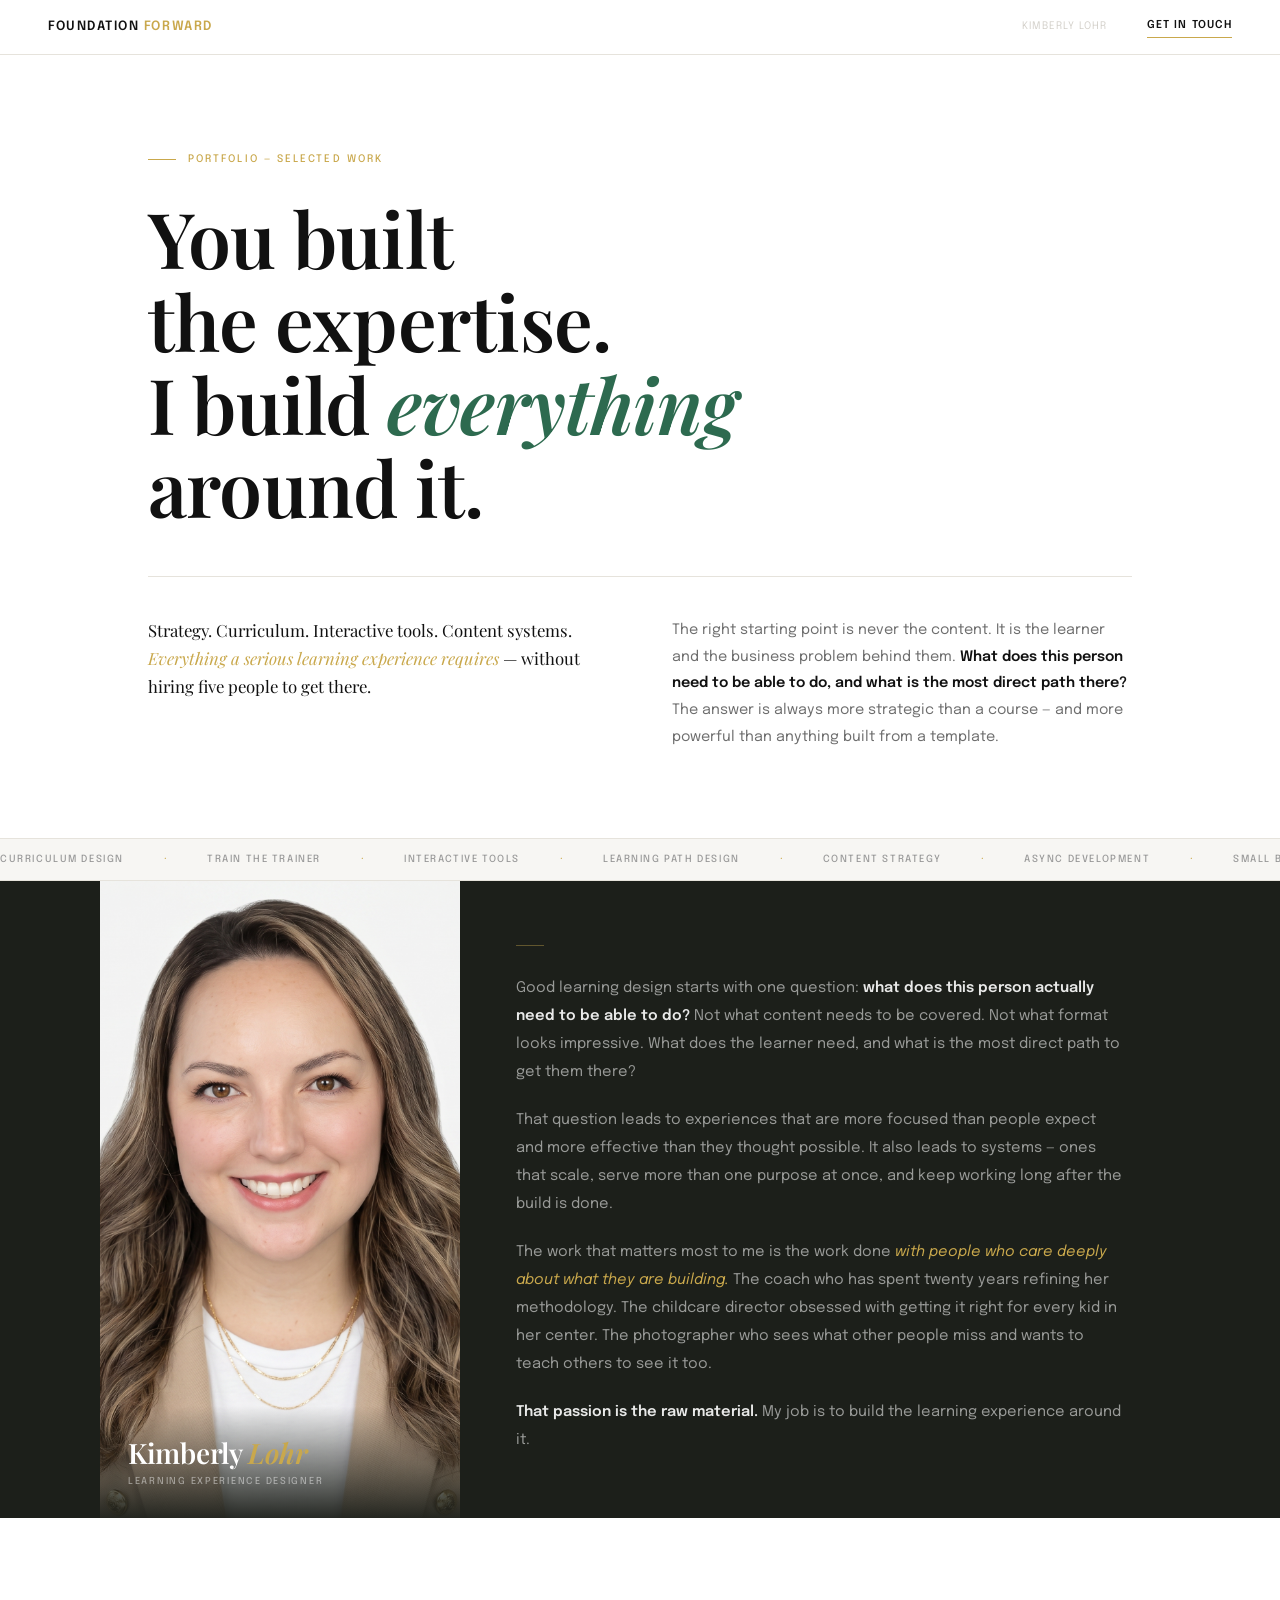
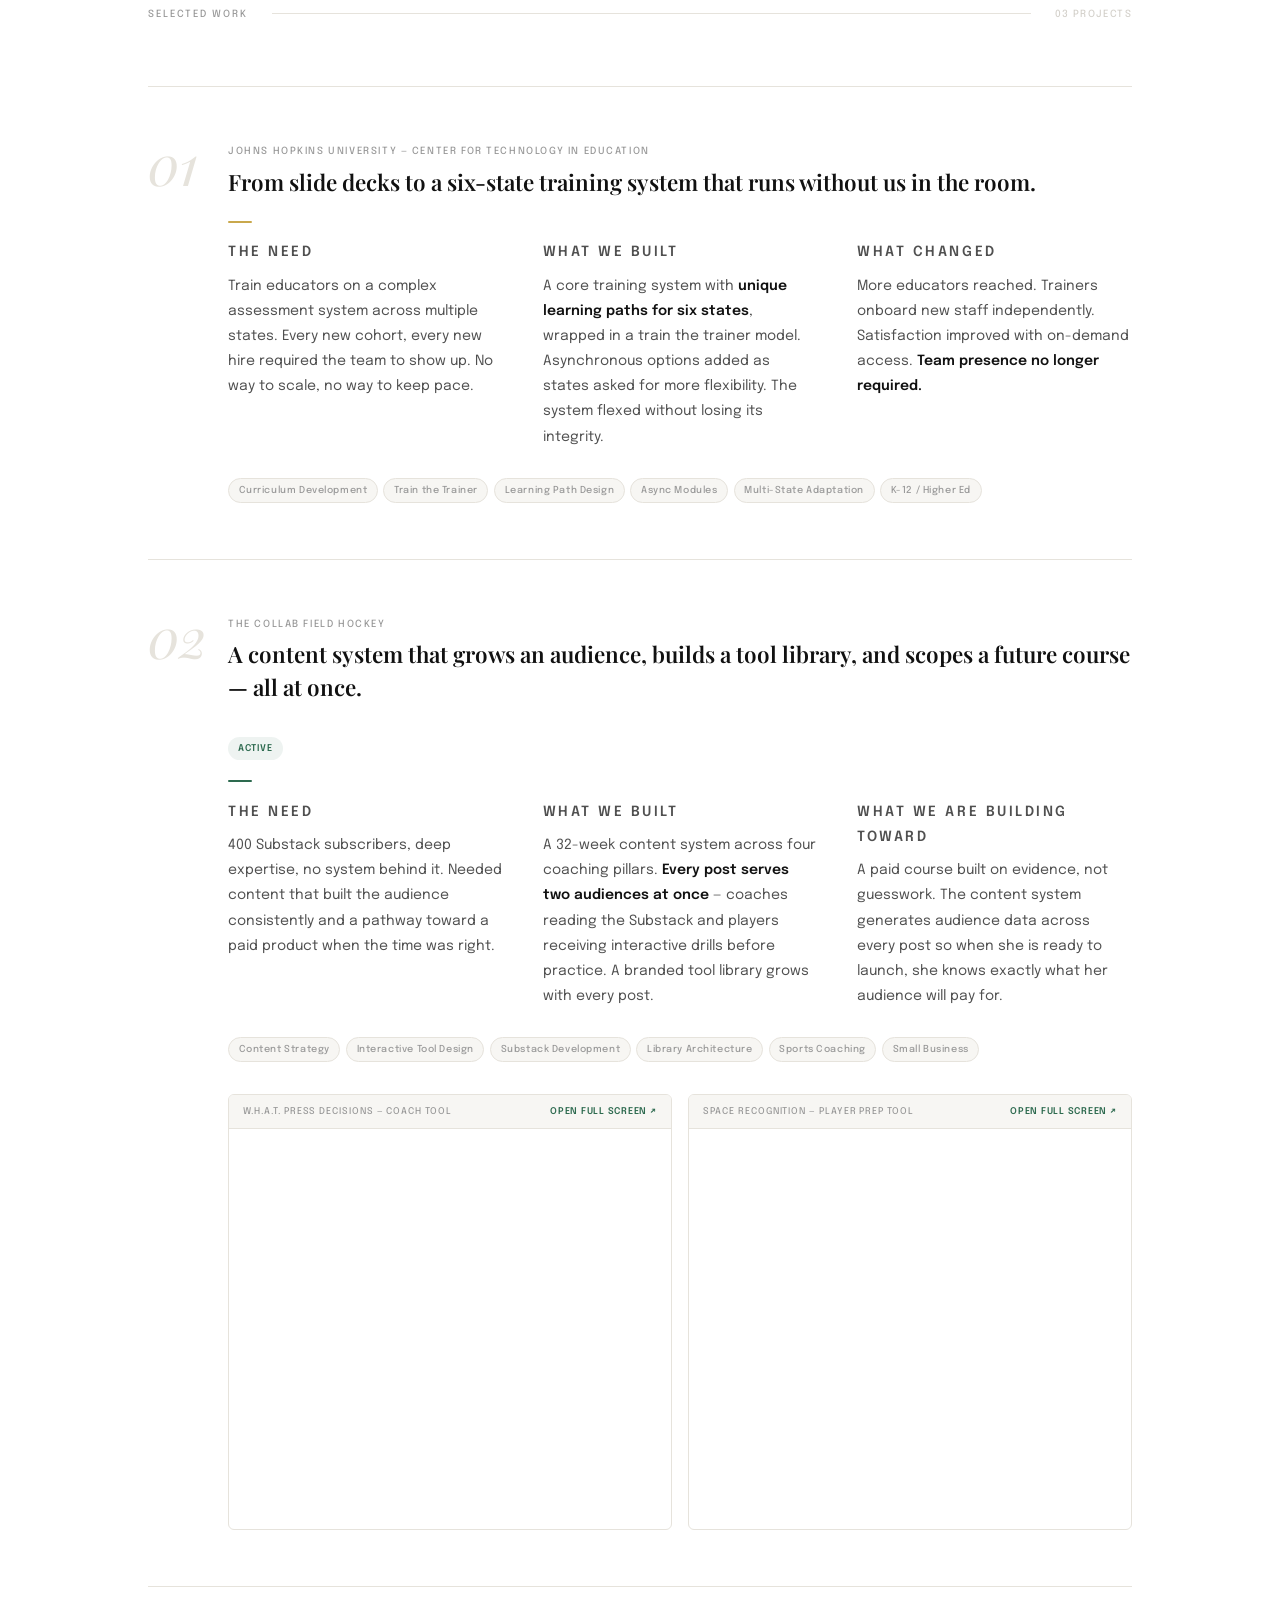
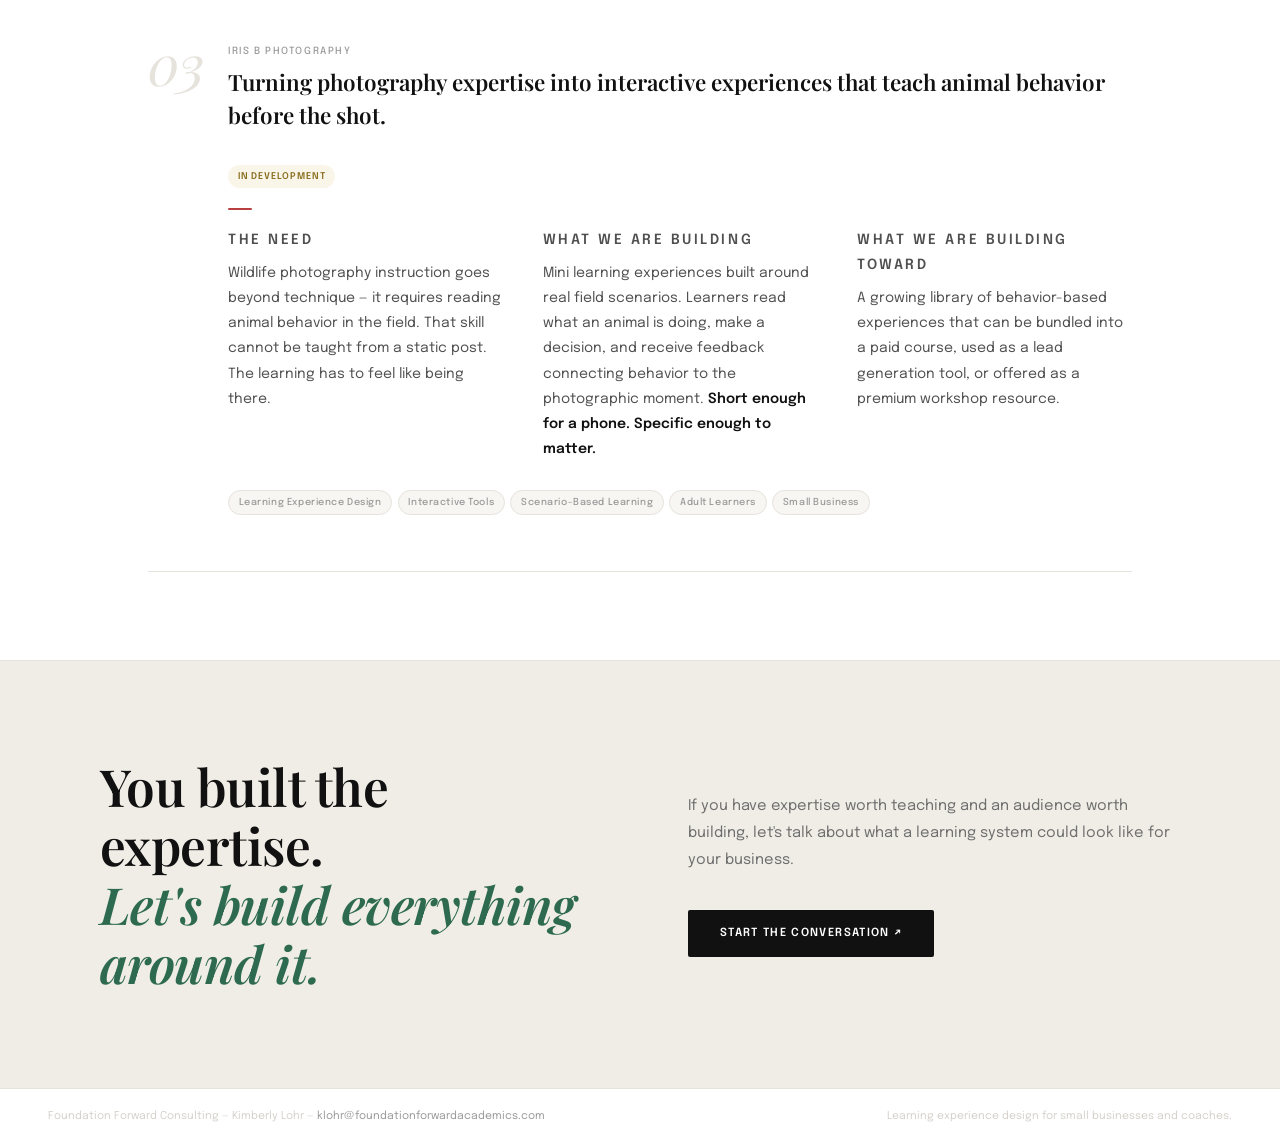
==== foundation_forward_portfolio.html @ 81f3f8fb "Rename foundation_forward_portfolio (1).html to foundation_forward_portfolio.html" ====
<!DOCTYPE html>
<html lang="en">
<head>
  <meta charset="UTF-8" />
  <meta name="viewport" content="width=device-width, initial-scale=1.0" />
  <title>Foundation Forward Consulting — Portfolio</title>
  <link href="https://fonts.googleapis.com/css2?family=Playfair+Display:ital,wght@0,400;0,600;0,700;1,400;1,600&family=Epilogue:wght@300;400;500;600&display=swap" rel="stylesheet" />
  <style>
    :root {
      --black:    #111111;
      --dark:     #1c1f1a;
      --white:    #ffffff;
      --off:      #f7f6f3;
      --warm:     #f0ede6;
      --gray:     #6e6e6e;
      --mid:      #999999;
      --light:    #d4d1cb;
      --gold:     #c9a84c;
      --gold-dim: rgba(201,168,76,0.12);
      --green:    #2d6a4f;
      --red:      #b84040;
      --border:   #e6e3dc;
    }

    *, *::before, *::after { box-sizing: border-box; margin: 0; padding: 0; }
    html { scroll-behavior: smooth; }

    body {
      background: var(--white);
      color: var(--black);
      font-family: 'Epilogue', sans-serif;
      font-size: 15px;
      line-height: 1.7;
      -webkit-font-smoothing: antialiased;
      overflow-x: hidden;
    }

    /* ── NAV ── */
    nav {
      padding: 1rem 3rem;
      display: flex;
      align-items: center;
      justify-content: space-between;
      border-bottom: 1px solid var(--border);
      position: sticky;
      top: 0;
      background: rgba(255,255,255,0.96);
      backdrop-filter: blur(10px);
      z-index: 100;
    }

    .nav-name {
      font-family: 'Epilogue', sans-serif;
      font-size: 0.8rem;
      font-weight: 600;
      letter-spacing: 0.12em;
      text-transform: uppercase;
      color: var(--black);
      text-decoration: none;
    }

    .nav-name span { color: var(--gold); }

    .nav-right {
      display: flex;
      align-items: center;
      gap: 2.5rem;
    }

    .nav-sub {
      font-size: 0.65rem;
      font-weight: 400;
      letter-spacing: 0.1em;
      text-transform: uppercase;
      color: var(--light);
    }

    .nav-cta {
      font-size: 0.68rem;
      font-weight: 600;
      letter-spacing: 0.1em;
      text-transform: uppercase;
      color: var(--black);
      text-decoration: none;
      padding-bottom: 2px;
      border-bottom: 1.5px solid var(--gold);
      transition: color 0.2s;
    }

    .nav-cta:hover { color: var(--gold); }

    /* ── HERO ── */
    .hero {
      max-width: 1080px;
      margin: 0 auto;
      padding: 6rem 3rem 5.5rem;
    }

    .hero-tag {
      font-size: 0.65rem;
      font-weight: 500;
      letter-spacing: 0.2em;
      text-transform: uppercase;
      color: var(--gold);
      margin-bottom: 1.75rem;
      display: flex;
      align-items: center;
      gap: 0.75rem;
    }

    .hero-tag::before {
      content: '';
      width: 28px;
      height: 1px;
      background: var(--gold);
      display: block;
    }

    .hero-h1 {
      font-family: 'Playfair Display', Georgia, serif;
      font-size: clamp(3rem, 6vw, 5rem);
      font-weight: 600;
      line-height: 1.08;
      color: var(--black);
      letter-spacing: -0.01em;
      margin-bottom: 3rem;
      max-width: 760px;
    }

    .hero-h1 em {
      font-style: italic;
      color: var(--green);
    }

    .hero-h1 .word {
      display: inline-block;
      opacity: 0;
      transform: translateY(16px);
      transition: opacity 0.5s ease, transform 0.5s ease;
    }

    .hero-h1 .word.show {
      opacity: 1;
      transform: translateY(0);
    }

    .hero-lower {
      display: grid;
      grid-template-columns: 1fr 1fr;
      gap: 4rem;
      padding-top: 2.5rem;
      border-top: 1px solid var(--border);
      align-items: start;
    }

    .hero-sub {
      font-family: 'Playfair Display', serif;
      font-size: 1.05rem;
      font-weight: 400;
      color: var(--black);
      line-height: 1.65;
    }

    .hero-sub em {
      font-style: italic;
      color: var(--gold);
    }

    .hero-body {
      font-size: 0.9rem;
      color: var(--gray);
      line-height: 1.85;
      opacity: 0;
      transform: translateY(10px);
      transition: opacity 0.5s ease, transform 0.5s ease;
    }

    .hero-body.show { opacity: 1; transform: translateY(0); }
    .hero-body strong { color: var(--black); font-weight: 600; }

    /* ── MARQUEE ── */
    .marquee-wrap {
      overflow: hidden;
      padding: 0.75rem 0;
      border-top: 1px solid var(--border);
      border-bottom: 1px solid var(--border);
      background: var(--off);
    }

    .marquee-track {
      display: flex;
      gap: 2.5rem;
      animation: marquee 26s linear infinite;
      white-space: nowrap;
      width: max-content;
    }

    .marquee-track span {
      font-size: 0.62rem;
      font-weight: 500;
      letter-spacing: 0.16em;
      text-transform: uppercase;
      color: var(--mid);
      flex-shrink: 0;
    }

    .marquee-track .dot { color: var(--gold); letter-spacing: 0; }

    @keyframes marquee {
      from { transform: translateX(0); }
      to   { transform: translateX(-50%); }
    }

    /* ── ABOUT ── */
    .about {
      background: var(--dark);
      padding: 0;
      overflow: hidden;
    }

    .about-inner {
      max-width: 1080px;
      margin: 0 auto;
      display: grid;
      grid-template-columns: 360px 1fr;
      gap: 0;
      align-items: stretch;
      min-height: 560px;
    }

    .about-left {
      position: relative;
      overflow: hidden;
    }

    .about-photo {
      width: 100%;
      height: 100%;
      min-height: 560px;
      object-fit: cover;
      object-position: center top;
      display: block;
    }

    .about-photo-overlay {
      position: absolute;
      bottom: 0;
      left: 0;
      right: 0;
      padding: 2rem 1.75rem 1.75rem;
      background: linear-gradient(to top, rgba(28,31,26,0.95) 0%, rgba(28,31,26,0.4) 60%, transparent 100%);
    }

    .about-name {
      font-family: 'Playfair Display', serif;
      font-size: 1.75rem;
      font-weight: 600;
      color: var(--white);
      line-height: 1.1;
      letter-spacing: -0.01em;
      margin-bottom: 0.3rem;
    }

    .about-name em {
      font-style: italic;
      color: var(--gold);
    }

    .about-role {
      font-size: 0.6rem;
      font-weight: 500;
      letter-spacing: 0.18em;
      text-transform: uppercase;
      color: rgba(255,255,255,0.45);
    }

    .about-right {
      padding: 4rem 3.5rem;
      display: flex;
      flex-direction: column;
      justify-content: center;
    }

    .about-divider {
      width: 28px;
      height: 1px;
      background: var(--gold);
      opacity: 0.4;
      margin-bottom: 1.75rem;
    }

    .about-right p {
      font-size: 0.92rem;
      color: rgba(255,255,255,0.55);
      line-height: 1.9;
      margin-bottom: 1.25rem;
    }

    .about-right p:last-child { margin-bottom: 0; }
    .about-right strong { color: rgba(255,255,255,0.9); font-weight: 600; }
    .about-right em { font-style: italic; color: var(--gold); }

    /* ── WORK ── */
    .work {
      max-width: 1080px;
      margin: 0 auto;
      padding: 5.5rem 3rem;
    }

    .section-header {
      display: flex;
      align-items: center;
      gap: 1.5rem;
      margin-bottom: 4rem;
    }

    .section-label {
      font-size: 0.62rem;
      font-weight: 500;
      letter-spacing: 0.2em;
      text-transform: uppercase;
      color: var(--mid);
      white-space: nowrap;
    }

    .section-line {
      flex: 1;
      height: 1px;
      background: var(--border);
    }

    .section-count {
      font-size: 0.62rem;
      font-weight: 500;
      letter-spacing: 0.14em;
      text-transform: uppercase;
      color: var(--light);
      white-space: nowrap;
    }

    /* ── CASE STUDY ── */
    .cs {
      position: relative;
      padding: 3.5rem 0 3.5rem 5rem;
      border-top: 1px solid var(--border);
      opacity: 0;
      transform: translateY(18px);
      transition: opacity 0.55s ease, transform 0.55s ease;
    }

    .cs.visible { opacity: 1; transform: translateY(0); }
    .cs:last-child { border-bottom: 1px solid var(--border); }

    .cs-num {
      position: absolute;
      top: 3rem;
      left: 0;
      font-family: 'Playfair Display', serif;
      font-style: italic;
      font-size: 3.5rem;
      font-weight: 400;
      color: var(--border);
      line-height: 1;
      letter-spacing: -0.02em;
      transition: color 0.3s;
      user-select: none;
    }

    .cs:hover .cs-num { color: var(--gold-dim); }

    .cs-top {
      display: flex;
      align-items: flex-start;
      justify-content: space-between;
      gap: 2rem;
      margin-bottom: 1.25rem;
      flex-wrap: wrap;
    }

    .cs-client {
      font-size: 0.62rem;
      font-weight: 500;
      letter-spacing: 0.16em;
      text-transform: uppercase;
      color: var(--mid);
      margin-bottom: 0.5rem;
    }

    .cs-headline {
      font-family: 'Playfair Display', serif;
      font-size: 1.4rem;
      font-weight: 600;
      color: var(--black);
      line-height: 1.3;
      max-width: 580px;
      position: relative;
      display: inline;
    }

    .cs-headline::after {
      content: '';
      position: absolute;
      bottom: -2px;
      left: 0;
      width: 0;
      height: 1.5px;
      background: var(--gold);
      transition: width 0.4s ease;
      display: block;
    }

    .cs:hover .cs-headline::after { width: 100%; }

    .cs-badge {
      font-size: 0.58rem;
      font-weight: 600;
      letter-spacing: 0.1em;
      text-transform: uppercase;
      padding: 0.22rem 0.6rem;
      border-radius: 20px;
      flex-shrink: 0;
    }

    .badge-active { background: rgba(45,106,79,0.08); color: var(--green); }
    .badge-dev    { background: var(--gold-dim); color: #8a6f20; }

    .cs-bar {
      width: 24px;
      height: 2px;
      border-radius: 1px;
      margin: 1.1rem 0;
    }

    .bar-1 { background: var(--gold); }
    .bar-2 { background: var(--green); }
    .bar-3 { background: var(--red); }

    .cs-blocks {
      display: grid;
      grid-template-columns: 1fr 1fr 1fr;
      gap: 2.5rem;
      margin-bottom: 1.75rem;
    }

    .block-label {
      font-size: 0.6rem;
      font-weight: 600;
      letter-spacing: 0.18em;
      text-transform: uppercase;
      color: var(--light);
      margin-bottom: 0.5rem;
    }

    .cs-block p {
      font-size: 0.875rem;
      color: #505050;
      line-height: 1.8;
    }

    .cs-block strong { color: var(--black); font-weight: 600; }

    .cs-tags {
      display: flex;
      flex-wrap: wrap;
      gap: 0.35rem;
    }

    .cs-tag {
      font-size: 0.6rem;
      font-weight: 500;
      letter-spacing: 0.06em;
      color: var(--mid);
      background: var(--off);
      border: 1px solid var(--border);
      padding: 0.2rem 0.6rem;
      border-radius: 20px;
    }

    /* ── TOOL PREVIEWS ── */
    .tool-previews {
      margin-top: 2rem;
      display: grid;
      grid-template-columns: 1fr 1fr;
      gap: 1rem;
    }

    .tool-preview {
      border: 1px solid var(--border);
      border-radius: 6px;
      overflow: hidden;
    }

    .preview-bar {
      padding: 0.55rem 0.9rem;
      background: var(--off);
      border-bottom: 1px solid var(--border);
      display: flex;
      align-items: center;
      justify-content: space-between;
      gap: 0.5rem;
    }

    .preview-bar span {
      font-size: 0.58rem;
      font-weight: 500;
      letter-spacing: 0.1em;
      text-transform: uppercase;
      color: var(--mid);
    }

    .preview-bar a {
      font-size: 0.58rem;
      font-weight: 600;
      letter-spacing: 0.08em;
      text-transform: uppercase;
      color: var(--green);
      text-decoration: none;
      white-space: nowrap;
      flex-shrink: 0;
      transition: opacity 0.15s;
    }

    .preview-bar a:hover { opacity: 0.7; }

    .tool-preview iframe {
      width: 100%;
      height: 400px;
      border: none;
      display: block;
    }

    /* ── CLOSING ── */
    .closing {
      background: var(--warm);
      border-top: 1px solid var(--border);
      padding: 6rem 3rem;
    }

    .closing-inner {
      max-width: 1080px;
      margin: 0 auto;
      display: grid;
      grid-template-columns: 1fr 1fr;
      gap: 6rem;
      align-items: center;
    }

    .closing h2 {
      font-family: 'Playfair Display', serif;
      font-size: clamp(2.2rem, 4vw, 3.4rem);
      font-weight: 600;
      color: var(--black);
      line-height: 1.15;
      letter-spacing: -0.01em;
    }

    .closing h2 em {
      font-style: italic;
      color: var(--green);
    }

    .closing-right p {
      font-size: 0.92rem;
      color: var(--gray);
      line-height: 1.85;
      margin-bottom: 2.25rem;
    }

    .closing-btn {
      display: inline-flex;
      align-items: center;
      gap: 0.5rem;
      background: var(--black);
      color: var(--white);
      font-size: 0.7rem;
      font-weight: 600;
      letter-spacing: 0.12em;
      text-transform: uppercase;
      text-decoration: none;
      padding: 0.9rem 2rem;
      border-radius: 2px;
      transition: background 0.2s, transform 0.2s;
    }

    .closing-btn:hover { background: var(--green); transform: translateY(-2px); }

    /* ── FOOTER ── */
    footer {
      padding: 1.1rem 3rem;
      border-top: 1px solid var(--border);
      display: flex;
      justify-content: space-between;
      align-items: center;
      flex-wrap: wrap;
      gap: 0.5rem;
    }

    footer p { font-size: 0.68rem; color: var(--light); }
    footer a { color: var(--mid); text-decoration: none; transition: color 0.15s; }
    footer a:hover { color: var(--black); }

    /* ── RESPONSIVE ── */
    @media (max-width: 768px) {
      nav { padding: 0.9rem 1.5rem; }
      .nav-sub { display: none; }
      .hero { padding: 4rem 1.5rem 3.5rem; }
      .hero-lower { grid-template-columns: 1fr; gap: 2rem; }
      .about { padding: 0; }
      .about-inner { grid-template-columns: 1fr; min-height: auto; }
      .about-photo { min-height: 340px; }
      .about-right { padding: 2.5rem 1.5rem; }
      .work { padding: 4rem 1.5rem; }
      .cs { padding-left: 0; }
      .cs-num { display: none; }
      .cs-blocks { grid-template-columns: 1fr; gap: 1.5rem; }
      .tool-previews { grid-template-columns: 1fr; }
      .tool-preview iframe { height: 360px; }
      .closing { padding: 4rem 1.5rem; }
      .closing-inner { grid-template-columns: 1fr; gap: 2.5rem; }
      footer { padding: 1.1rem 1.5rem; flex-direction: column; align-items: flex-start; }
    }
  </style>
</head>
<body>

<!-- NAV -->
<nav>
  <a href="#" class="nav-name">Foundation <span>Forward</span></a>
  <div class="nav-right">
    <span class="nav-sub">Kimberly Lohr</span>
    <a href="contact.html" class="nav-cta">Get in touch</a>
  </div>
</nav>

<!-- HERO -->
<section class="hero">
  <p class="hero-tag">Portfolio — Selected Work</p>
  <h1 class="hero-h1">
    <span class="word">You built</span><br>
    <span class="word">the expertise.</span><br>
    <span class="word">I build <em>everything</em></span><br>
    <span class="word">around it.</span>
  </h1>
  <div class="hero-lower">
    <p class="hero-sub">Strategy. Curriculum. Interactive tools. Content systems. <em>Everything a serious learning experience requires</em> — without hiring five people to get there.</p>
    <p class="hero-body">The right starting point is never the content. It is the learner and the business problem behind them. <strong>What does this person need to be able to do, and what is the most direct path there?</strong> The answer is always more strategic than a course — and more powerful than anything built from a template.</p>
  </div>
</section>

<!-- MARQUEE -->
<div class="marquee-wrap">
  <div class="marquee-track">
    <span>Curriculum Design</span><span class="dot">·</span>
    <span>Train the Trainer</span><span class="dot">·</span>
    <span>Interactive Tools</span><span class="dot">·</span>
    <span>Learning Path Design</span><span class="dot">·</span>
    <span>Content Strategy</span><span class="dot">·</span>
    <span>Async Development</span><span class="dot">·</span>
    <span>Small Business</span><span class="dot">·</span>
    <span>Multi-State Systems</span><span class="dot">·</span>
    <span>Scenario-Based Learning</span><span class="dot">·</span>
    <span>Curriculum Design</span><span class="dot">·</span>
    <span>Train the Trainer</span><span class="dot">·</span>
    <span>Interactive Tools</span><span class="dot">·</span>
    <span>Learning Path Design</span><span class="dot">·</span>
    <span>Content Strategy</span><span class="dot">·</span>
    <span>Async Development</span><span class="dot">·</span>
    <span>Small Business</span><span class="dot">·</span>
    <span>Multi-State Systems</span><span class="dot">·</span>
    <span>Scenario-Based Learning</span><span class="dot">·</span>
  </div>
</div>

<!-- ABOUT -->
<section class="about">
  <div class="about-inner">
    <div class="about-left">
      <img
        src="https://klohr-bit.github.io/foundation-forward/klohr_headshot.jpg"
        alt="Kimberly Lohr — Foundation Forward Consulting"
        class="about-photo"
      />
      <div class="about-photo-overlay">
        <h2 class="about-name">Kimberly <em>Lohr</em></h2>
        <p class="about-role">Learning Experience Designer</p>
      </div>
    </div>
    <div class="about-right">
      <div class="about-divider"></div>
      <p>Good learning design starts with one question: <strong>what does this person actually need to be able to do?</strong> Not what content needs to be covered. Not what format looks impressive. What does the learner need, and what is the most direct path to get them there?</p>
      <p>That question leads to experiences that are more focused than people expect and more effective than they thought possible. It also leads to systems — ones that scale, serve more than one purpose at once, and keep working long after the build is done.</p>
      <p>The work that matters most to me is the work done <em>with people who care deeply about what they are building.</em> The coach who has spent twenty years refining her methodology. The childcare director obsessed with getting it right for every kid in her center. The photographer who sees what other people miss and wants to teach others to see it too.</p>
      <p><strong>That passion is the raw material.</strong> My job is to build the learning experience around it.</p>
    </div>
  </div>
</section>

<!-- WORK -->
<section class="work">
  <div class="section-header">
    <span class="section-label">Selected work</span>
    <div class="section-line"></div>
    <span class="section-count">03 Projects</span>
  </div>

  <!-- CS 01 -->
  <div class="cs" id="cs-1">
    <div class="cs-num">01</div>
    <div class="cs-top">
      <div>
        <p class="cs-client">Johns Hopkins University — Center for Technology in Education</p>
        <h3 class="cs-headline">From slide decks to a six-state training system that runs without us in the room.</h3>
      </div>
    </div>
    <div class="cs-bar bar-1"></div>
    <div class="cs-blocks">
      <div class="cs-block">
        <p class="block-label">The need</p>
        <p>Train educators on a complex assessment system across multiple states. Every new cohort, every new hire required the team to show up. No way to scale, no way to keep pace.</p>
      </div>
      <div class="cs-block">
        <p class="block-label">What we built</p>
        <p>A core training system with <strong>unique learning paths for six states</strong>, wrapped in a train the trainer model. Asynchronous options added as states asked for more flexibility. The system flexed without losing its integrity.</p>
      </div>
      <div class="cs-block">
        <p class="block-label">What changed</p>
        <p>More educators reached. Trainers onboard new staff independently. Satisfaction improved with on-demand access. <strong>Team presence no longer required.</strong></p>
      </div>
    </div>
    <div class="cs-tags">
      <span class="cs-tag">Curriculum Development</span>
      <span class="cs-tag">Train the Trainer</span>
      <span class="cs-tag">Learning Path Design</span>
      <span class="cs-tag">Async Modules</span>
      <span class="cs-tag">Multi-State Adaptation</span>
      <span class="cs-tag">K-12 / Higher Ed</span>
    </div>
  </div>

  <!-- CS 02 -->
  <div class="cs" id="cs-2">
    <div class="cs-num">02</div>
    <div class="cs-top">
      <div>
        <p class="cs-client">The CoLLab Field Hockey</p>
        <h3 class="cs-headline">A content system that grows an audience, builds a tool library, and scopes a future course — all at once.</h3>
      </div>
      <span class="cs-badge badge-active">Active</span>
    </div>
    <div class="cs-bar bar-2"></div>
    <div class="cs-blocks">
      <div class="cs-block">
        <p class="block-label">The need</p>
        <p>400 Substack subscribers, deep expertise, no system behind it. Needed content that built the audience consistently and a pathway toward a paid product when the time was right.</p>
      </div>
      <div class="cs-block">
        <p class="block-label">What we built</p>
        <p>A 32-week content system across four coaching pillars. <strong>Every post serves two audiences at once</strong> — coaches reading the Substack and players receiving interactive drills before practice. A branded tool library grows with every post.</p>
      </div>
      <div class="cs-block">
        <p class="block-label">What we are building toward</p>
        <p>A paid course built on evidence, not guesswork. The content system generates audience data across every post so when she is ready to launch, she knows exactly what her audience will pay for.</p>
      </div>
    </div>
    <div class="cs-tags">
      <span class="cs-tag">Content Strategy</span>
      <span class="cs-tag">Interactive Tool Design</span>
      <span class="cs-tag">Substack Development</span>
      <span class="cs-tag">Library Architecture</span>
      <span class="cs-tag">Sports Coaching</span>
      <span class="cs-tag">Small Business</span>
    </div>
    <div class="tool-previews">
      <div class="tool-preview">
        <div class="preview-bar">
          <span>W.H.A.T. Press Decisions — Coach Tool</span>
          <a href="https://klohr-bit.github.io/collab-tools/collab_what_coach_drill.html" target="_blank">Open full screen ↗</a>
        </div>
        <iframe src="https://klohr-bit.github.io/collab-tools/collab_what_coach_drill.html" title="W.H.A.T. Press Decisions drill" loading="lazy"></iframe>
      </div>
      <div class="tool-preview">
        <div class="preview-bar">
          <span>Space Recognition — Player Prep Tool</span>
          <a href="https://klohr-bit.github.io/collab-tools/collab_space_recognition_drill.html" target="_blank">Open full screen ↗</a>
        </div>
        <iframe src="https://klohr-bit.github.io/collab-tools/collab_space_recognition_drill.html" title="Space Recognition drill" loading="lazy"></iframe>
      </div>
    </div>
  </div>

  <!-- CS 03 -->
  <div class="cs" id="cs-3">
    <div class="cs-num">03</div>
    <div class="cs-top">
      <div>
        <p class="cs-client">Iris B Photography</p>
        <h3 class="cs-headline">Turning photography expertise into interactive experiences that teach animal behavior before the shot.</h3>
      </div>
      <span class="cs-badge badge-dev">In Development</span>
    </div>
    <div class="cs-bar bar-3"></div>
    <div class="cs-blocks">
      <div class="cs-block">
        <p class="block-label">The need</p>
        <p>Wildlife photography instruction goes beyond technique — it requires reading animal behavior in the field. That skill cannot be taught from a static post. The learning has to feel like being there.</p>
      </div>
      <div class="cs-block">
        <p class="block-label">What we are building</p>
        <p>Mini learning experiences built around real field scenarios. Learners read what an animal is doing, make a decision, and receive feedback connecting behavior to the photographic moment. <strong>Short enough for a phone. Specific enough to matter.</strong></p>
      </div>
      <div class="cs-block">
        <p class="block-label">What we are building toward</p>
        <p>A growing library of behavior-based experiences that can be bundled into a paid course, used as a lead generation tool, or offered as a premium workshop resource.</p>
      </div>
    </div>
    <div class="cs-tags">
      <span class="cs-tag">Learning Experience Design</span>
      <span class="cs-tag">Interactive Tools</span>
      <span class="cs-tag">Scenario-Based Learning</span>
      <span class="cs-tag">Adult Learners</span>
      <span class="cs-tag">Small Business</span>
    </div>
  </div>

</section>

<!-- CLOSING -->
<section class="closing">
  <div class="closing-inner">
    <h2>You built the expertise.<br><em>Let's build everything<br>around it.</em></h2>
    <div class="closing-right">
      <p>If you have expertise worth teaching and an audience worth building, let's talk about what a learning system could look like for your business.</p>
      <a href="contact.html" class="closing-btn">Start the conversation ↗</a>
    </div>
  </div>
</section>

<!-- FOOTER -->
<footer>
  <p>Foundation Forward Consulting &mdash; Kimberly Lohr &mdash; <a href="mailto:klohr@foundationforwardacademics.com">klohr@foundationforwardacademics.com</a></p>
  <p>Learning experience design for small businesses and coaches.</p>
</footer>

<script>
  // Hero stagger
  document.querySelectorAll('.hero-h1 .word').forEach((w, i) => {
    setTimeout(() => w.classList.add('show'), 80 + i * 110);
  });
  setTimeout(() => document.querySelector('.hero-body').classList.add('show'), 600);

  // Scroll reveal
  const io = new IntersectionObserver(entries => {
    entries.forEach(e => { if (e.isIntersecting) e.target.classList.add('visible'); });
  }, { threshold: 0.06 });

  document.querySelectorAll('.cs').forEach(el => io.observe(el));
</script>

</body>
</html>
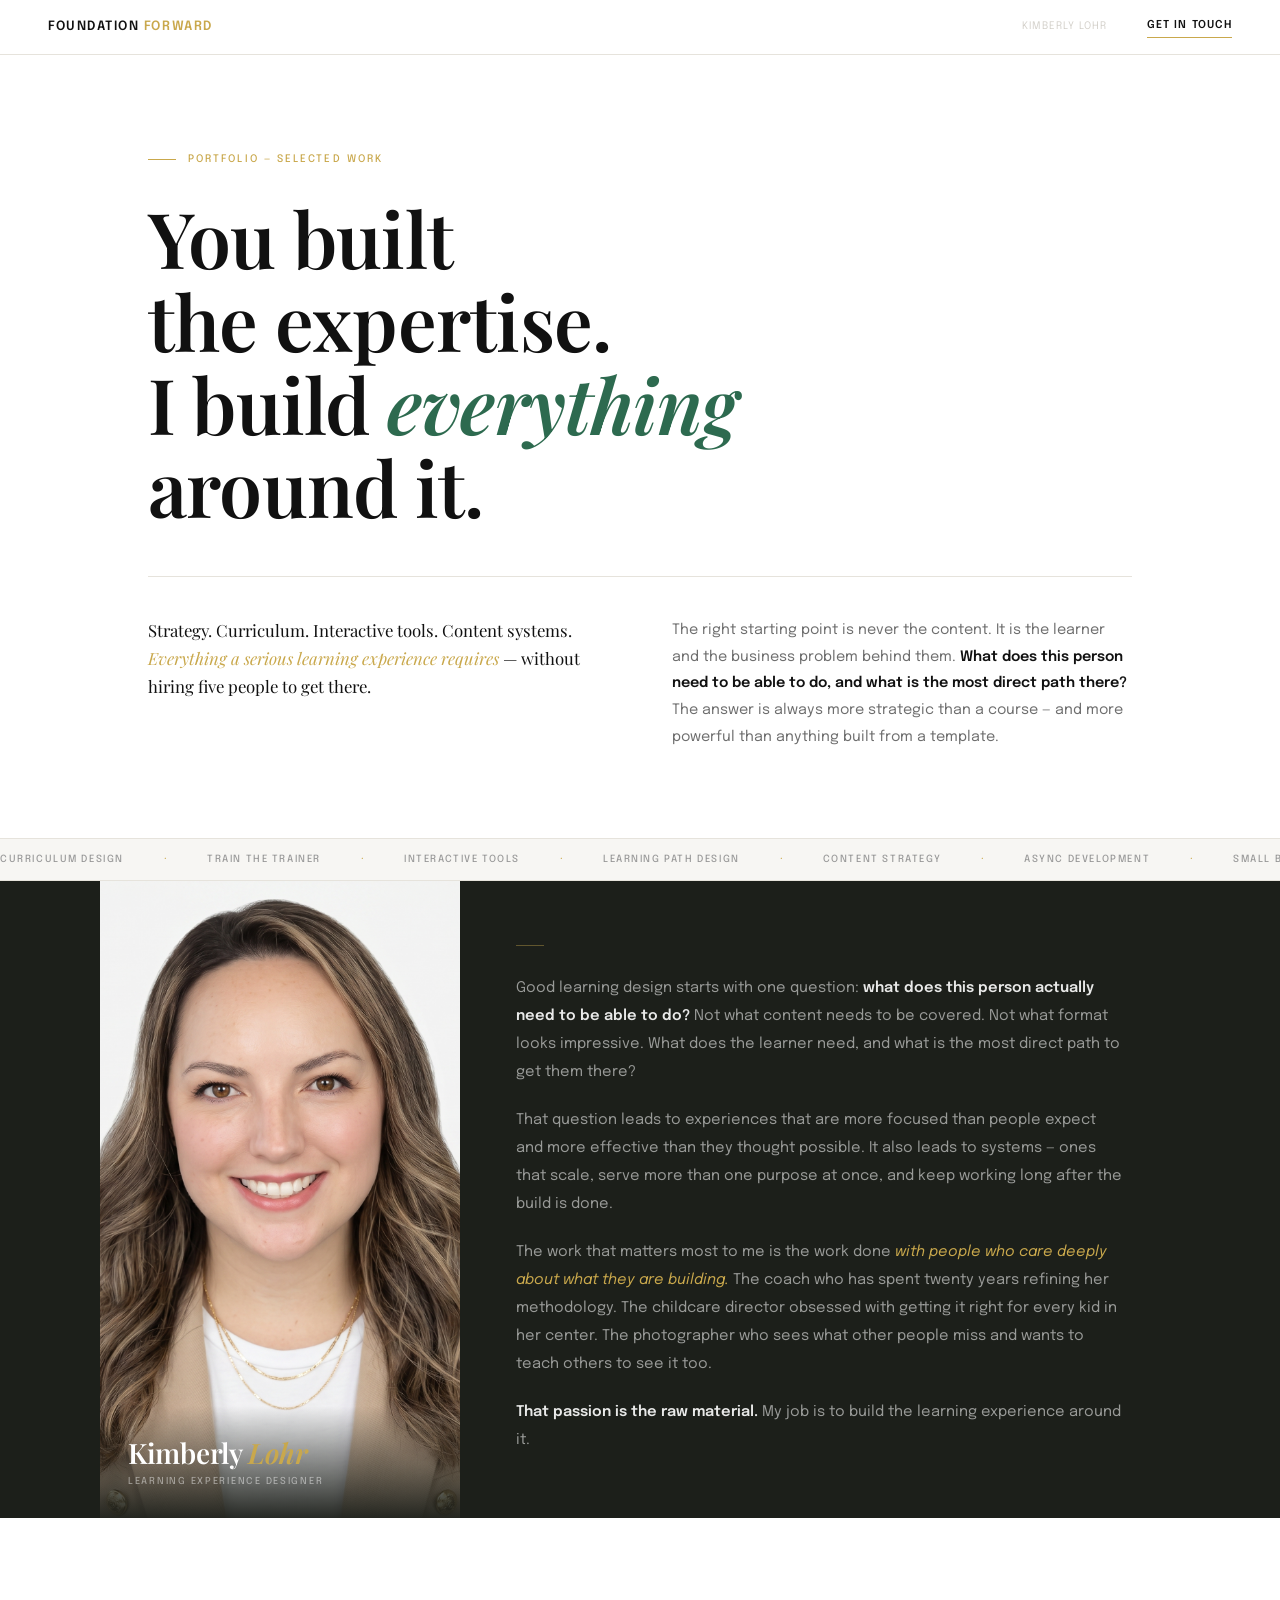
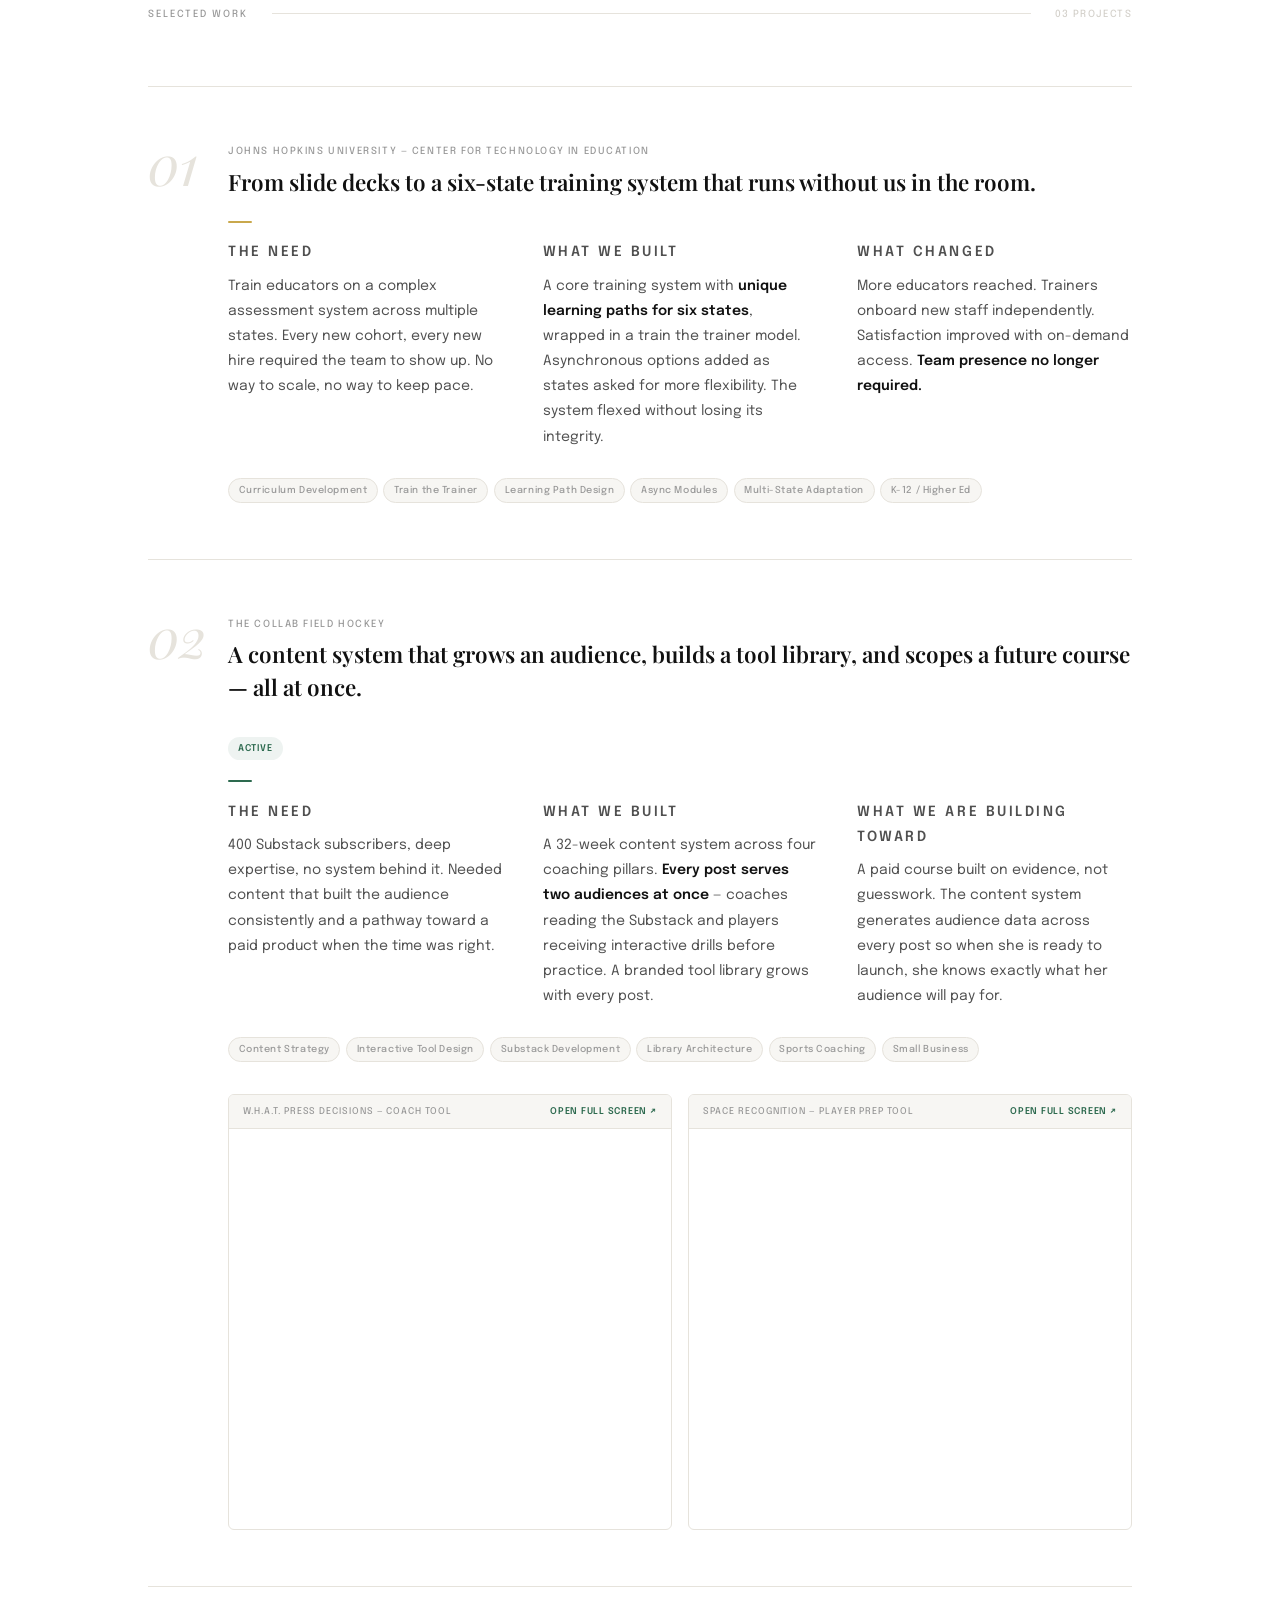
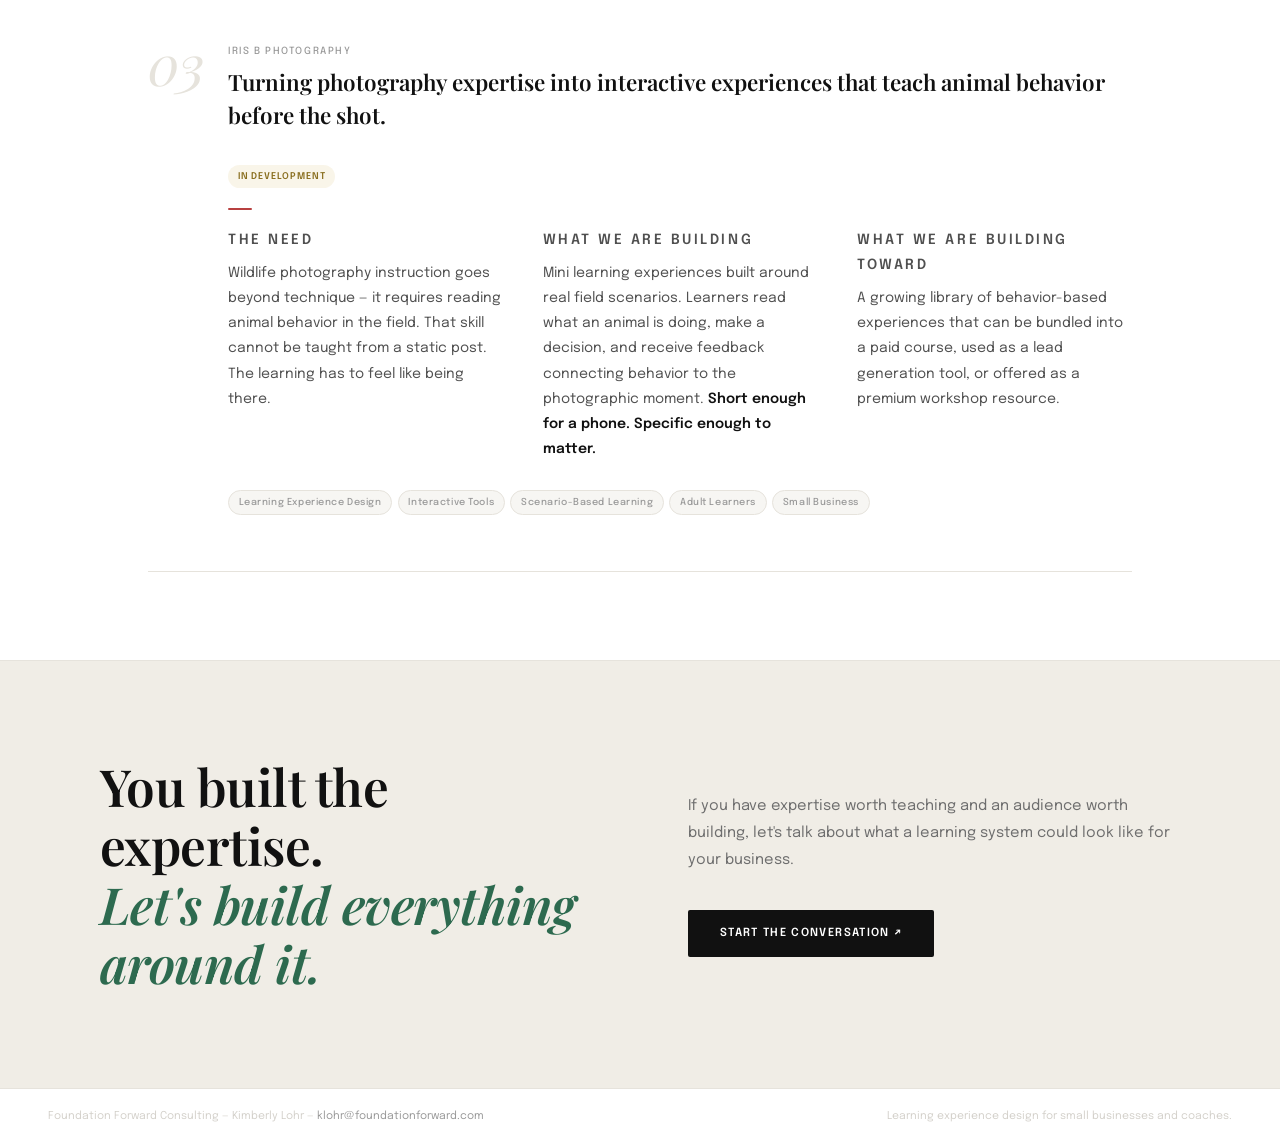
==== commit 336cc468: "Rebuild index.html as Business Architect front door Replaces the editorial "operating system" landin" ====
--- a/foundation_forward_portfolio.html
+++ b/foundation_forward_portfolio.html
@@ -837,7 +837,7 @@
 
 <!-- FOOTER -->
 <footer>
-  <p>Foundation Forward Consulting &mdash; Kimberly Lohr &mdash; <a href="mailto:klohr@foundationforwardacademics.com">klohr@foundationforwardacademics.com</a></p>
+  <p>Foundation Forward Consulting &mdash; Kimberly Lohr &mdash; <a href="mailto:klohr@foundationforward.com">klohr@foundationforward.com</a></p>
   <p>Learning experience design for small businesses and coaches.</p>
 </footer>
 
